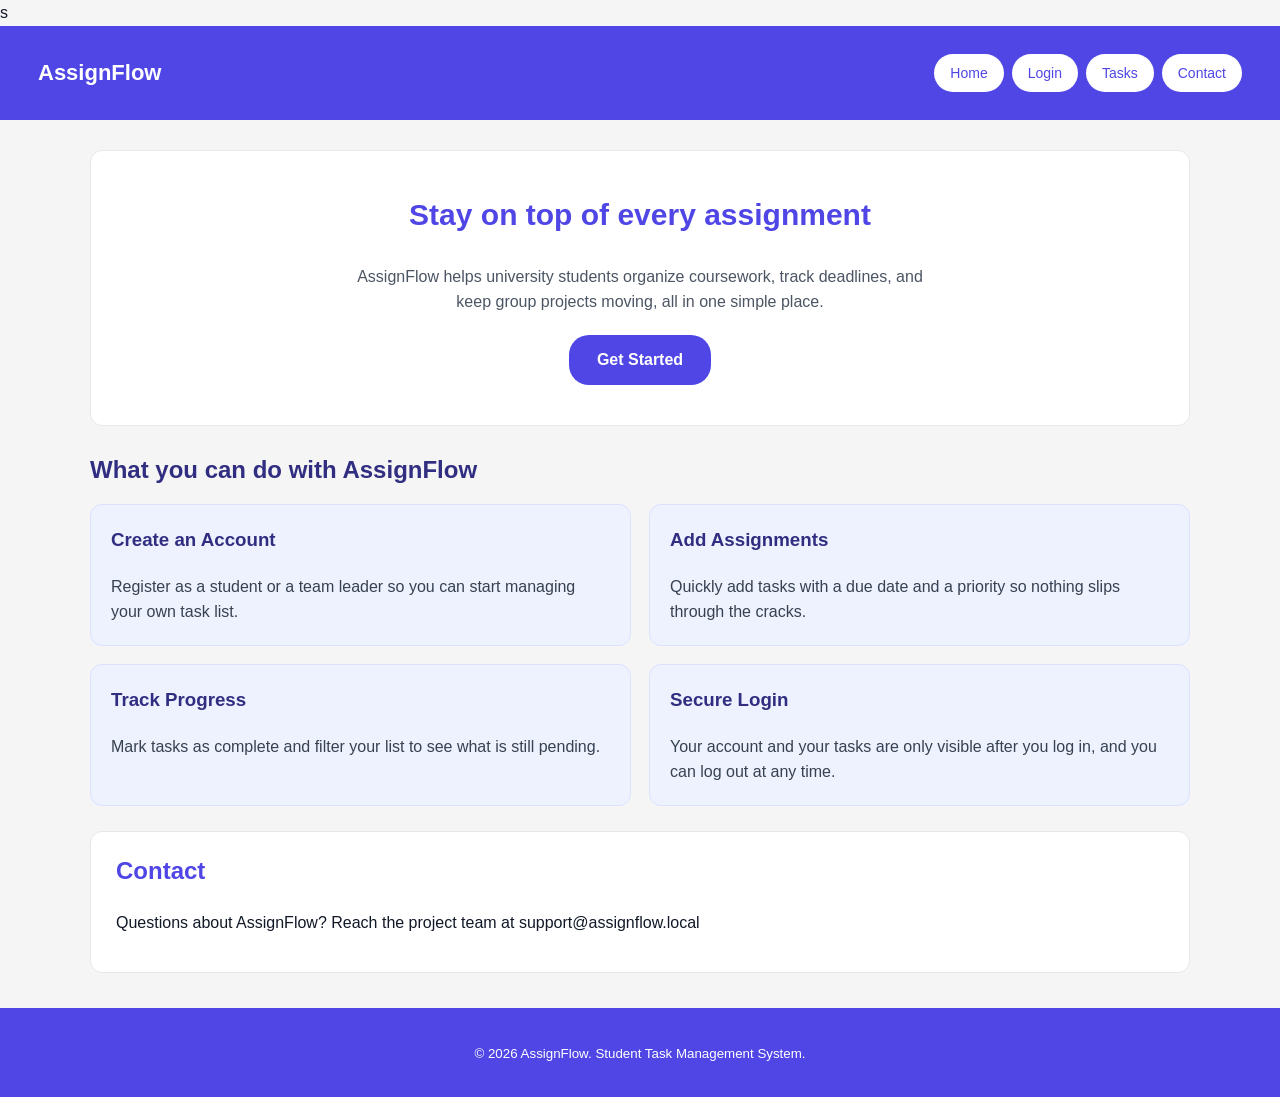
==== index.html @ 8e432e1b "adkasnd" ====
<!doctype html>
<html lang="en">
  <head>
    <meta charset="UTF-8" />
    <meta name="viewport" content="width=device-width, initial-scale=1.0" />
    <title>AssignFlow | Student Task Manager</title>

    <link rel="stylesheet" href="CSS/main.css" />s
    <link rel="stylesheet" href="CSS/layout.css" />
    <link rel="stylesheet" href="CSS/forms.css" />
    <link rel="stylesheet" href="CSS/home.css" />
    <link rel="stylesheet" href="CSS/responsive.css" />
  </head>
  <body>
    <header class="site-header">
      <h1>AssignFlow</h1>
      <nav>
        <a href="index.html">Home</a>
        <a href="Pages/auth.html">Login</a>
        <a href="Pages/dashboard.html">Tasks</a>
        <a href="#contact">Contact</a>
      </nav>
    </header>

    <main class="home-page">
      <section class="hero">
        <h2>Stay on top of every assignment</h2>
        <p>
          AssignFlow helps university students organize coursework, track
          deadlines, and keep group projects moving, all in one simple place.
        </p>
        <a class="cta-button" href="Pages/auth.html">Get Started</a>
      </section>

      <section class="features">
        <h2>What you can do with AssignFlow</h2>

        <div class="feature-grid">
          <article class="feature-card">
            <h3>Create an Account</h3>
            <p>
              Register as a student or a team leader so you can start managing
              your own task list.
            </p>
          </article>

          <article class="feature-card">
            <h3>Add Assignments</h3>
            <p>
              Quickly add tasks with a due date and a priority so nothing slips
              through the cracks.
            </p>
          </article>

          <article class="feature-card">
            <h3>Track Progress</h3>
            <p>
              Mark tasks as complete and filter your list to see what is still
              pending.
            </p>
          </article>

          <article class="feature-card">
            <h3>Secure Login</h3>
            <p>
              Your account and your tasks are only visible after you log in, and
              you can log out at any time.
            </p>
          </article>
        </div>
      </section>

      <section id="contact" class="contact">
        <h2>Contact</h2>
        <p>
          Questions about AssignFlow? Reach the project team at
          support@assignflow.local
        </p>
      </section>
    </main>

    <footer>
      <p>
        <small>&copy; 2026 AssignFlow. Student Task Management System.</small>
      </p>  
      </nav> 
    </footer>
  </body>
</html>

<!--isna-->
---- CSS/main.css ----
* {
  box-sizing: border-box;
}

html {
  scroll-behavior: smooth;
}

body {
  margin: 0;
  font-family: Arial, Helvetica, sans-serif;
  background-color: #f5f5f5;
  color: #111827;
  line-height: 1.6;
}

a {
  color: inherit;
  text-decoration: none;
}

.site-header {
  background-color: #4f46e5;
  color: white;
  padding: 28px 38px;
  display: flex;
  justify-content: space-between;
  align-items: center;
}

.site-header h1 {
  margin: 0;
  font-size: 22px;
}

nav {
  display: flex;
  gap: 8px;
}

nav a {
  background-color: white;
  color: #4f46e5;
  padding: 8px 16px;
  border-radius: 20px;
  font-size: 14px;
}

nav a:hover {
  background-color: #e5e7eb;
}

footer {
  background-color: #4f46e5;
  color: white;
  text-align: center;
  padding: 16px;
  margin-top: 35px;
}
---- CSS/layout.css ----
.auth-page {
  width: 90%;
  max-width: 1100px;
  margin: 30px auto;
}

.auth-intro {
  background-color: white;
  border: 1px solid #e5e7eb;
  border-radius: 12px;
  padding: 25px;
  margin-bottom: 20px;
}

.auth-intro h2 {
  margin-top: 0;
  margin-bottom: 10px;
  font-size: 28px;
  color: #4f46e5;
}

.auth-intro p {
  margin: 0;
  color: #4b5563;
}

.auth-container {
  display: grid;
  grid-template-columns: 1fr 1fr;
  gap: 20px;
}

.auth-card {
  background-color: #eef2ff;
  border: 1px solid #dbe1ff;
  border-radius: 12px;
  padding: 22px;
}

.auth-card h2 {
  margin-top: 0;
  margin-bottom: 15px;
  color: #312e81;
  font-size: 24px;
}
---- CSS/forms.css ----
form {
  margin: 0;
}

fieldset {
  border: 0;
  padding: 0;
  margin: 0;
}

legend {
  background-color: white;
  color: #111827;
  width: 100%;
  padding: 12px;
  border-radius: 10px;
  font-weight: bold;
  margin-bottom: 16px;
  border: 1px solid #e5e7eb;
}

label,
.form-label {
  display: block;
  margin-top: 12px;
  margin-bottom: 6px;
  font-weight: bold;
  font-size: 14px;
  color: #1f2937;
}

input,
select {
  width: 100%;
  padding: 12px;
  border: 1px solid #e5e7eb;
  border-radius: 10px;
  background-color: white;
  color: #111827;
  font-size: 15px;
}

input:focus,
select:focus {
  border-color: #4f46e5;
  outline: none;
}

.checkbox-row,
.radio-row {
  display: flex;
  align-items: center;
  gap: 6px;
  font-weight: normal;
  color: #374151;
}

.checkbox-row input,
.radio-row input {
  width: auto;
  margin: 0;
}

button {
  width: 100%;
  margin-top: 18px;
  padding: 13px;
  border: 0;
  border-radius: 20px;
  background-color: #4f46e5;
  color: white;
  font-size: 15px;
  font-weight: bold;
  cursor: pointer;
}

button:hover {
  background-color: #4338ca;
}

.form-message {
  margin: 10px 0 0 0;
  font-size: 14px;
  font-weight: bold;
}

.form-message.error {
  color: #b91c1c;
}

.form-message.success {
  color: #15803d;
}
---- CSS/home.css ----
.home-page {
  width: 90%;
  max-width: 1100px;
  margin: 30px auto;
}

.hero {
  background-color: white;
  border: 1px solid #e5e7eb;
  border-radius: 12px;
  padding: 40px 25px;
  text-align: center;
  margin-bottom: 25px;
}

.hero h2 {
  margin-top: 0;
  font-size: 30px;
  color: #4f46e5;
}

.hero p {
  max-width: 600px;
  margin: 10px auto 20px auto;
  color: #4b5563;
}

.cta-button {
  display: inline-block;
  background-color: #4f46e5;
  color: white;
  padding: 12px 28px;
  border-radius: 20px;
  font-weight: bold;
}

.cta-button:hover {
  background-color: #4338ca;
}

.features {
  margin-bottom: 25px;
}

.features h2 {
  color: #312e81;
  font-size: 24px;
  margin-bottom: 15px;
}

.feature-grid {
  display: grid;
  grid-template-columns: 1fr 1fr;
  gap: 18px;
}

.feature-card {
  background-color: #eef2ff;
  border: 1px solid #dbe1ff;
  border-radius: 12px;
  padding: 20px;
}

.feature-card h3 {
  margin-top: 0;
  color: #312e81;
}

.feature-card p {
  margin: 0;
  color: #374151;
}

.contact {
  background-color: white;
  border: 1px solid #e5e7eb;
  border-radius: 12px;
  padding: 20px 25px;
  margin-bottom: 25px;
}

.contact h2 {
  margin-top: 0;
  color: #4f46e5;
}
---- CSS/responsive.css ----
@media (max-width: 760px) {
  .site-header {
    padding: 22px;
    display: block;
  }

  .site-header h1 {
    margin-bottom: 15px;
  }

  nav {
    display: flex;
    flex-wrap: wrap;
    gap: 8px;
  }

  .auth-page {
    width: 94%;
    margin-top: 22px;
  }

  .auth-intro,
  .auth-card {
    padding: 18px;
  }

  .auth-container {
    grid-template-columns: 1fr;
  }
}
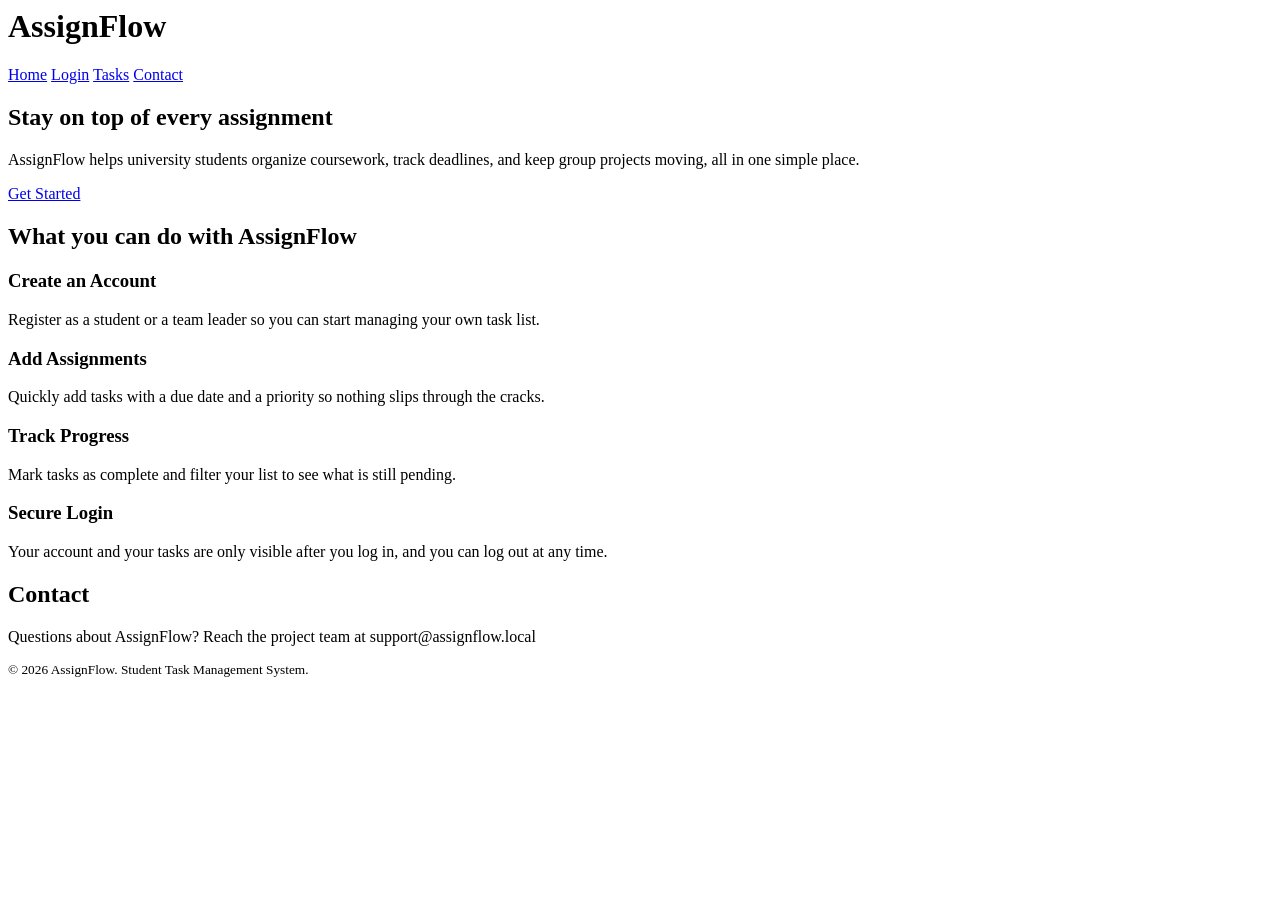
==== commit c77abc6f: "title" ====
--- a/index.html
+++ b/index.html
@@ -1,16 +1,4 @@
-<!doctype html>
-<html lang="en">
-  <head>
-    <meta charset="UTF-8" />
-    <meta name="viewport" content="width=device-width, initial-scale=1.0" />
-    <title>AssignFlow | Student Task Manager</title>
 
-    <link rel="stylesheet" href="CSS/main.css" />s
-    <link rel="stylesheet" href="CSS/layout.css" />
-    <link rel="stylesheet" href="CSS/forms.css" />
-    <link rel="stylesheet" href="CSS/home.css" />
-    <link rel="stylesheet" href="CSS/responsive.css" />
-  </head>
   <body>
     <header class="site-header">
       <h1>AssignFlow</h1>
@@ -87,5 +75,3 @@
     </footer>
   </body>
 </html>
-
-<!--isna-->
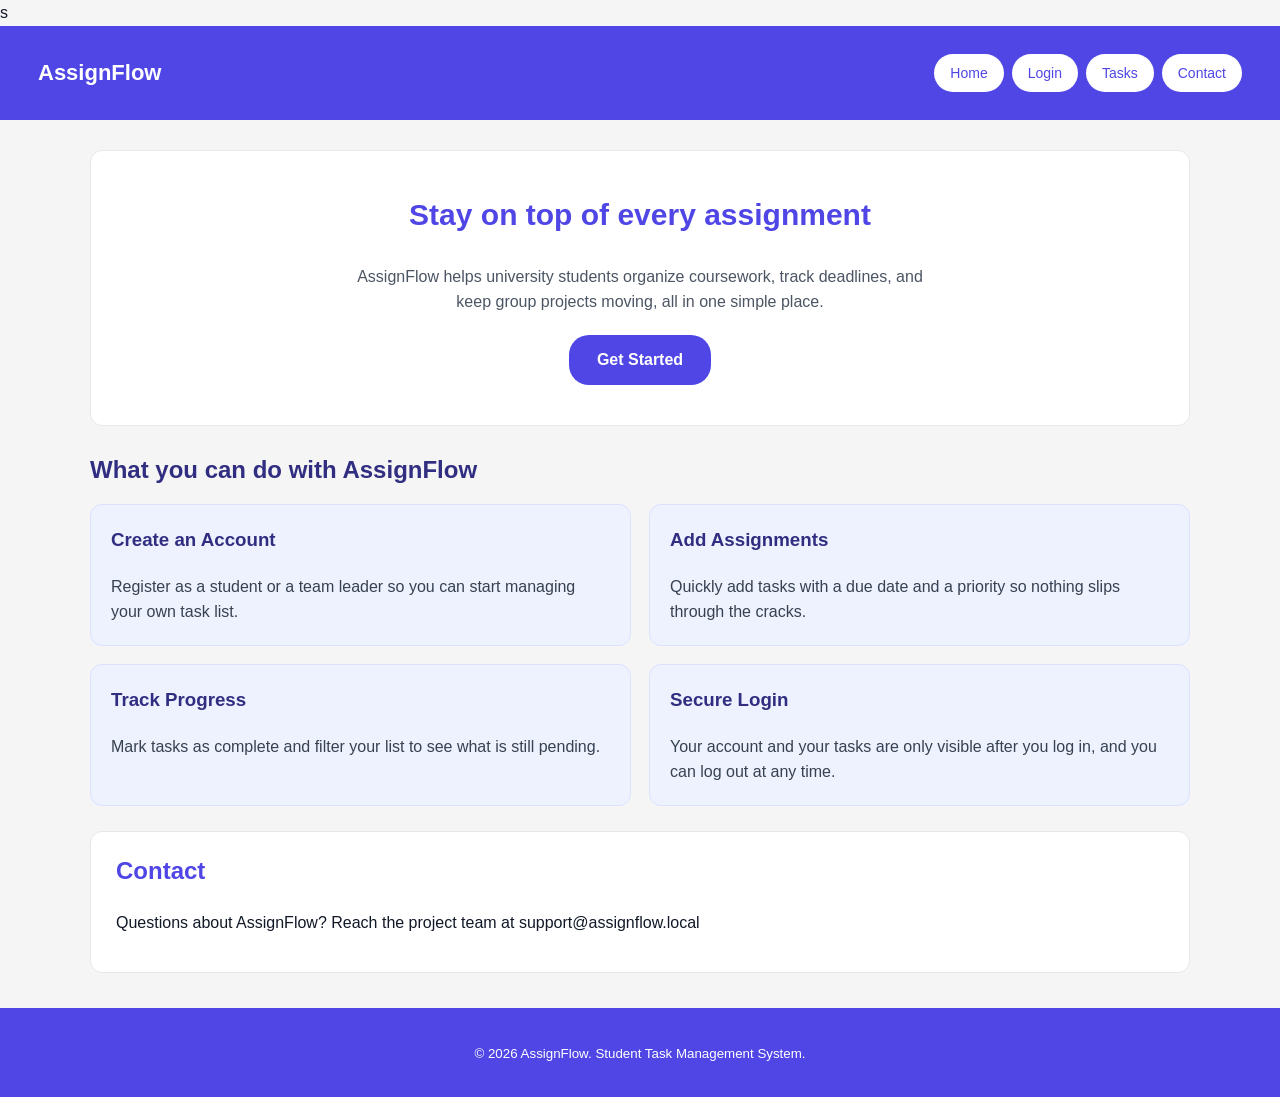
==== commit 1669035e: "title 1" ====
--- a/index.html
+++ b/index.html
@@ -1,4 +1,16 @@
+<!doctype html>
+<html lang="en">
+  <head>
+    <meta charset="UTF-8" />
+    <meta name="viewport" content="width=device-width, initial-scale=1.0" />
+    <title>AssignFlow | Student Task Manager</title>
 
+    <link rel="stylesheet" href="CSS/main.css" />s
+    <link rel="stylesheet" href="CSS/layout.css" />
+    <link rel="stylesheet" href="CSS/forms.css" />
+    <link rel="stylesheet" href="CSS/home.css" />
+    <link rel="stylesheet" href="CSS/responsive.css" />
+  </head>
   <body>
     <header class="site-header">
       <h1>AssignFlow</h1>
--- a/CSS/main.css
+++ b/CSS/main.css
@@ -0,0 +1,59 @@
+* {
+  box-sizing: border-box;
+}
+
+html {
+  scroll-behavior: smooth;
+}
+
+body {
+  margin: 0;
+  font-family: Arial, Helvetica, sans-serif;
+  background-color: #f5f5f5;
+  color: #111827;
+  line-height: 1.6;
+}
+
+a {
+  color: inherit;
+  text-decoration: none;
+}
+
+.site-header {
+  background-color: #4f46e5;
+  color: white;
+  padding: 28px 38px;
+  display: flex;
+  justify-content: space-between;
+  align-items: center;
+}
+
+.site-header h1 {
+  margin: 0;
+  font-size: 22px;
+}
+
+nav {
+  display: flex;
+  gap: 8px;
+}
+
+nav a {
+  background-color: white;
+  color: #4f46e5;
+  padding: 8px 16px;
+  border-radius: 20px;
+  font-size: 14px;
+}
+
+nav a:hover {
+  background-color: #e5e7eb;
+}
+
+footer {
+  background-color: #4f46e5;
+  color: white;
+  text-align: center;
+  padding: 16px;
+  margin-top: 35px;
+}
--- a/CSS/layout.css
+++ b/CSS/layout.css
@@ -0,0 +1,45 @@
+.auth-page {
+  width: 90%;
+  max-width: 1100px;
+  margin: 30px auto;
+}
+
+.auth-intro {
+  background-color: white;
+  border: 1px solid #e5e7eb;
+  border-radius: 12px;
+  padding: 25px;
+  margin-bottom: 20px;
+}
+
+.auth-intro h2 {
+  margin-top: 0;
+  margin-bottom: 10px;
+  font-size: 28px;
+  color: #4f46e5;
+}
+
+.auth-intro p {
+  margin: 0;
+  color: #4b5563;
+}
+
+.auth-container {
+  display: grid;
+  grid-template-columns: 1fr 1fr;
+  gap: 20px;
+}
+
+.auth-card {
+  background-color: #eef2ff;
+  border: 1px solid #dbe1ff;
+  border-radius: 12px;
+  padding: 22px;
+}
+
+.auth-card h2 {
+  margin-top: 0;
+  margin-bottom: 15px;
+  color: #312e81;
+  font-size: 24px;
+}
--- a/CSS/forms.css
+++ b/CSS/forms.css
@@ -0,0 +1,95 @@
+form {
+  margin: 0;
+}
+
+
+
+fieldset {
+  border: 0;
+  padding: 0;
+  margin: 0;
+}
+
+legend {
+  background-color: white;
+  color: #111827;
+  width: 100%;
+  padding: 12px;
+  border-radius: 10px;
+  font-weight: bold;
+  margin-bottom: 16px;
+  border: 1px solid #e5e7eb;
+}
+
+label,
+.form-label {
+  display: block;
+  margin-top: 12px;
+  margin-bottom: 6px;
+  font-weight: bold;
+  font-size: 14px;
+  color: #1f2937;
+}
+
+input,
+select {
+  width: 100%;
+  padding: 12px;
+  border: 1px solid #e5e7eb;
+  border-radius: 10px;
+  background-color: white;
+  color: #111827;
+  font-size: 15px;
+}
+
+input:focus,
+select:focus {
+  border-color: #4f46e5;
+  outline: none;
+}
+
+.checkbox-row,
+.radio-row {
+  display: flex;
+  align-items: center;
+  gap: 6px;
+  font-weight: normal;
+  color: #374151;
+}
+
+.checkbox-row input,
+.radio-row input {
+  width: auto;
+  margin: 0;
+}
+
+button {
+  width: 100%;
+  margin-top: 18px;
+  padding: 13px;
+  border: 0;
+  border-radius: 20px;
+  background-color: #4f46e5;
+  color: white;
+  font-size: 15px;
+  font-weight: bold;
+  cursor: pointer;
+}
+
+button:hover {
+  background-color: #4338ca;
+}
+
+.form-message {
+  margin: 10px 0 0 0;
+  font-size: 14px;
+  font-weight: bold;
+}
+
+.form-message.error {
+  color: #b91c1c;
+}
+
+.form-message.success {
+  color: #15803d;
+}
--- a/CSS/home.css
+++ b/CSS/home.css
@@ -0,0 +1,85 @@
+.home-page {
+  width: 90%;
+  max-width: 1100px;
+  margin: 30px auto;
+}
+
+.hero {
+  background-color: white;
+  border: 1px solid #e5e7eb;
+  border-radius: 12px;
+  padding: 40px 25px;
+  text-align: center;
+  margin-bottom: 25px;
+}
+
+.hero h2 {
+  margin-top: 0;
+  font-size: 30px;
+  color: #4f46e5;
+}
+
+.hero p {
+  max-width: 600px;
+  margin: 10px auto 20px auto;
+  color: #4b5563;
+}
+
+.cta-button {
+  display: inline-block;
+  background-color: #4f46e5;
+  color: white;
+  padding: 12px 28px;
+  border-radius: 20px;
+  font-weight: bold;
+}
+
+.cta-button:hover {
+  background-color: #4338ca;
+}
+
+.features {
+  margin-bottom: 25px;
+}
+
+.features h2 {
+  color: #312e81;
+  font-size: 24px;
+  margin-bottom: 15px;
+}
+
+.feature-grid {
+  display: grid;
+  grid-template-columns: 1fr 1fr;
+  gap: 18px;
+}
+
+.feature-card {
+  background-color: #eef2ff;
+  border: 1px solid #dbe1ff;
+  border-radius: 12px;
+  padding: 20px;
+}
+
+.feature-card h3 {
+  margin-top: 0;
+  color: #312e81;
+}
+
+.feature-card p {
+  margin: 0;
+  color: #374151;
+}
+
+.contact {
+  background-color: white;
+  border: 1px solid #e5e7eb;
+  border-radius: 12px;
+  padding: 20px 25px;
+  margin-bottom: 25px;
+}
+
+.contact h2 {
+  margin-top: 0;
+  color: #4f46e5;
+}
--- a/CSS/responsive.css
+++ b/CSS/responsive.css
@@ -0,0 +1,30 @@
+@media (max-width: 760px) {
+  .site-header {
+    padding: 22px;
+    display: block;
+  }
+
+  .site-header h1 {
+    margin-bottom: 15px;
+  }
+
+  nav {
+    display: flex;
+    flex-wrap: wrap;
+    gap: 8px;
+  }
+
+  .auth-page {
+    width: 94%;
+    margin-top: 22px;
+  }
+
+  .auth-intro,
+  .auth-card {
+    padding: 18px;
+  }
+
+  .auth-container {
+    grid-template-columns: 1fr;
+  }
+}
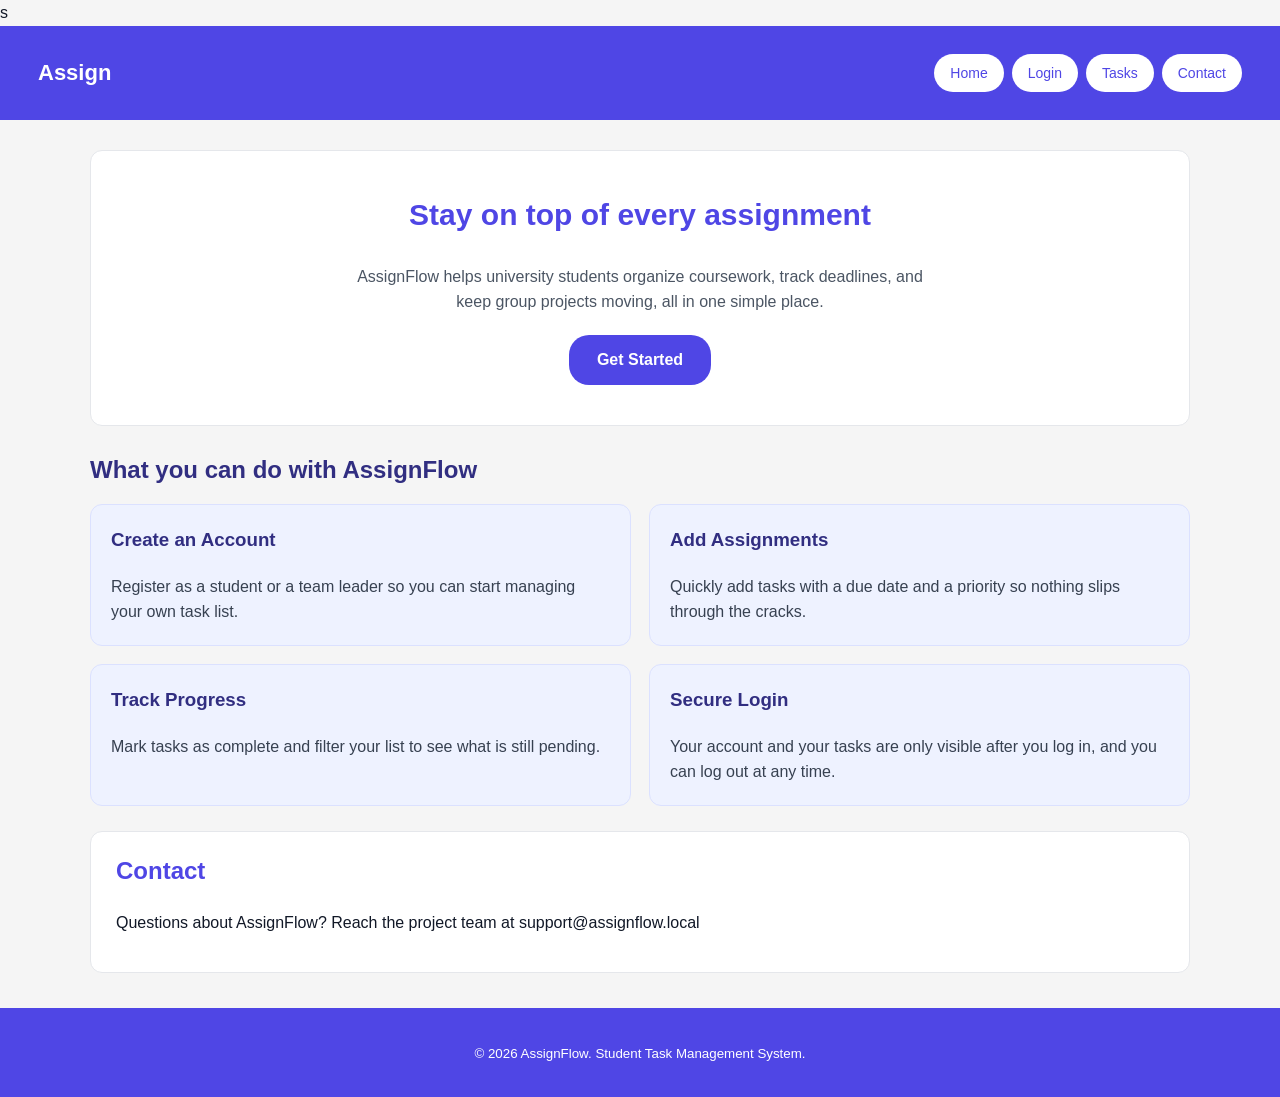
==== commit 1ca26c1b: "assign" ====
--- a/index.html
+++ b/index.html
@@ -13,7 +13,7 @@
   </head>
   <body>
     <header class="site-header">
-      <h1>AssignFlow</h1>
+      <h1>Assign</h1>
       <nav>
         <a href="index.html">Home</a>
         <a href="Pages/auth.html">Login</a>
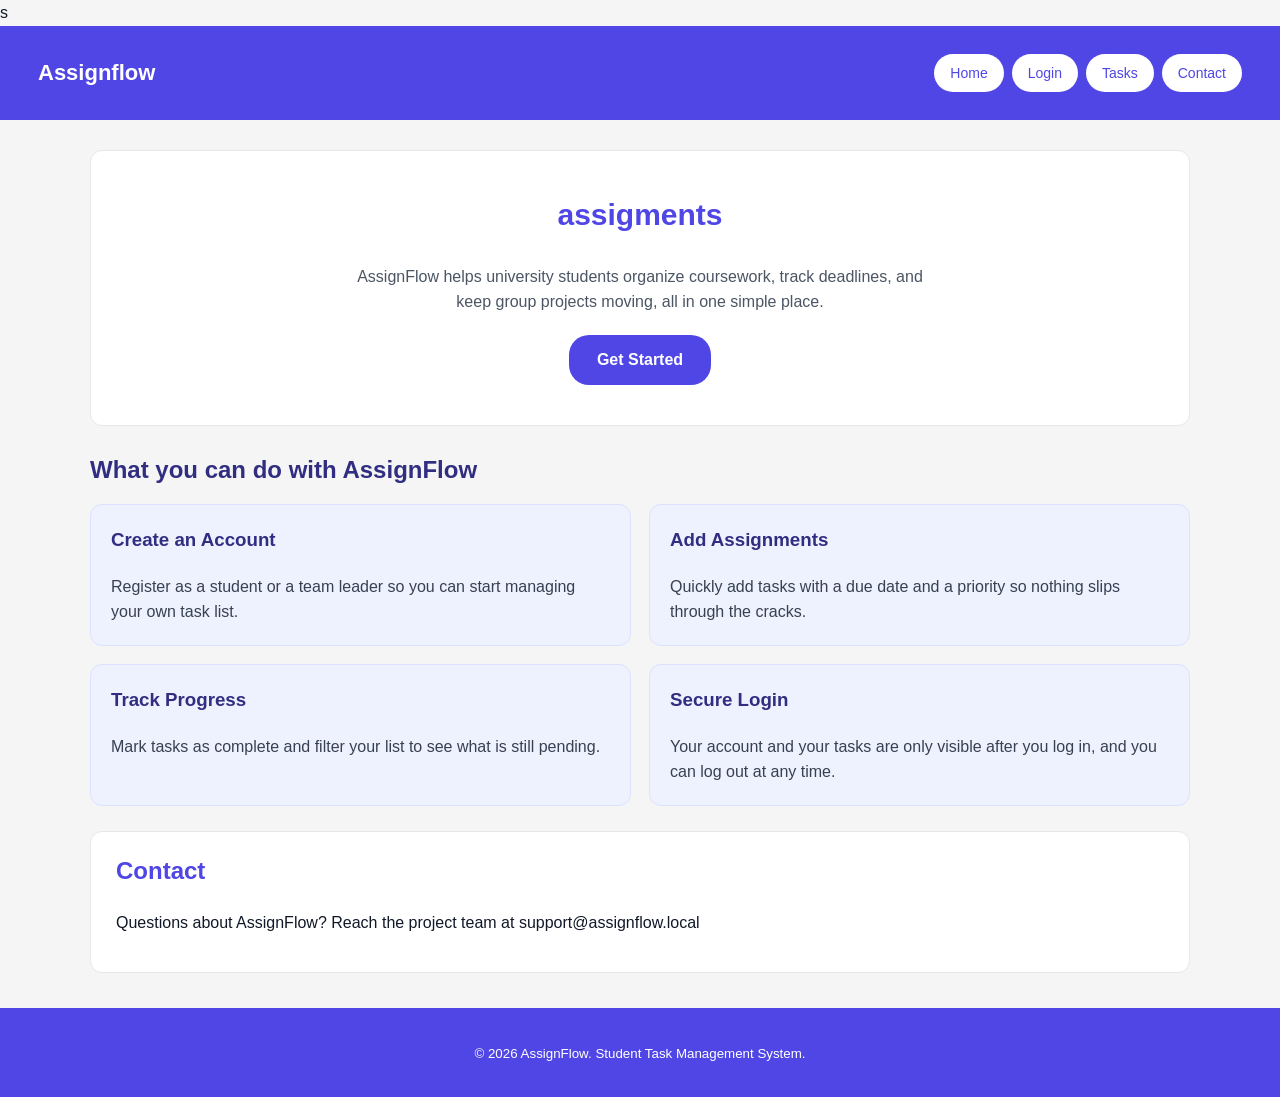
==== commit c6f56480: "assign 1" ====
--- a/index.html
+++ b/index.html
@@ -3,7 +3,7 @@
   <head>
     <meta charset="UTF-8" />
     <meta name="viewport" content="width=device-width, initial-scale=1.0" />
-    <title>AssignFlow | Student Task Manager</title>
+    <title>Assign | Student Task Manager</title>
 
     <link rel="stylesheet" href="CSS/main.css" />s
     <link rel="stylesheet" href="CSS/layout.css" />
@@ -13,7 +13,7 @@
   </head>
   <body>
     <header class="site-header">
-      <h1>Assign</h1>
+      <h1>Assignflow</h1>
       <nav>
         <a href="index.html">Home</a>
         <a href="Pages/auth.html">Login</a>
@@ -24,7 +24,7 @@
 
     <main class="home-page">
       <section class="hero">
-        <h2>Stay on top of every assignment</h2>
+        <h2>assigments </h2>
         <p>
           AssignFlow helps university students organize coursework, track
           deadlines, and keep group projects moving, all in one simple place.
